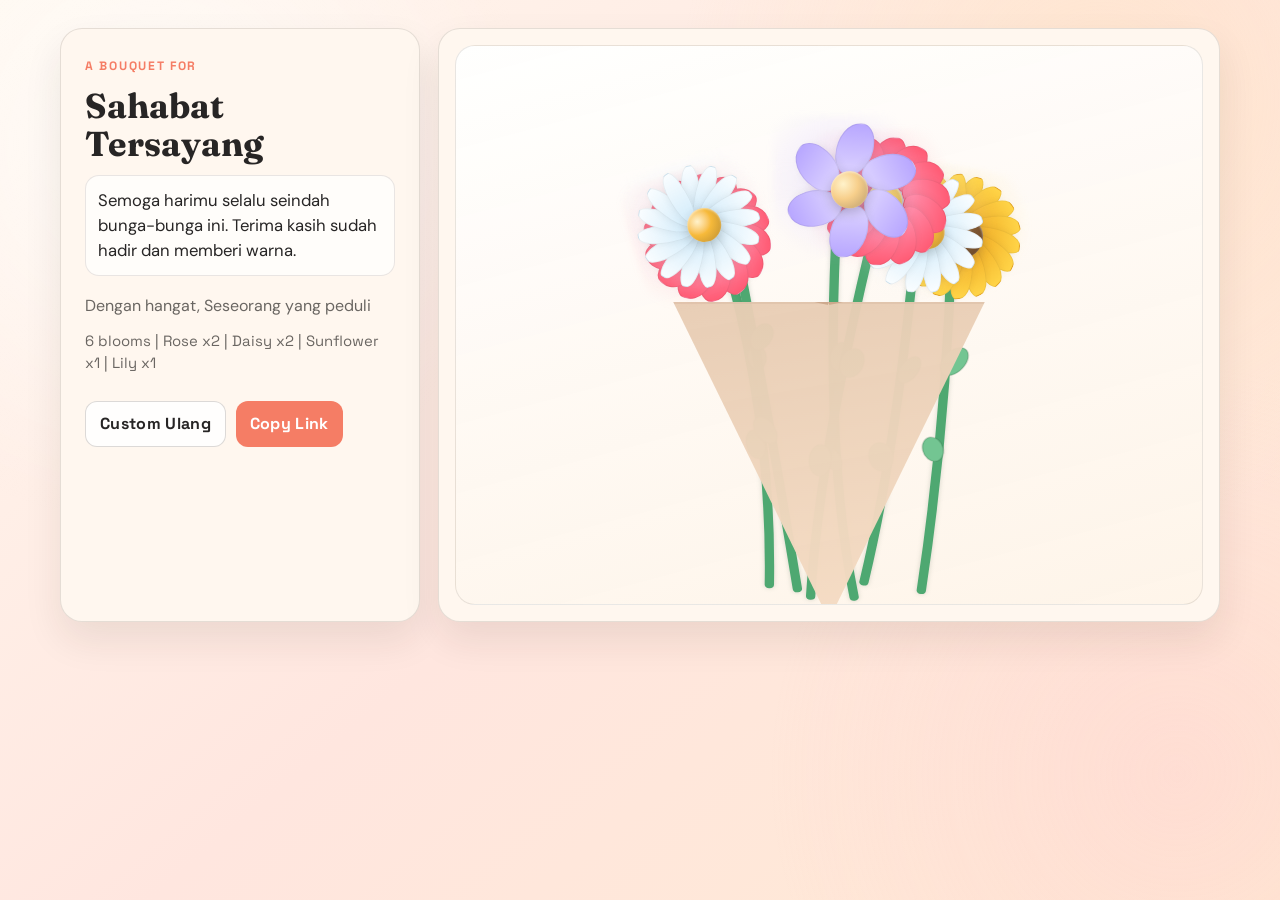
==== buket/index.html @ 3038fba1 "feats(bouquet): added pages, styling, and scripts" ====
<!doctype html>
<html lang="id">
  <head>
    <meta charset="UTF-8" />
    <meta name="viewport" content="width=device-width, initial-scale=1.0" />
    <title>Digital Bouquet Card</title>
    <meta
      name="description"
      content="Tampilan bouquet bunga digital dengan kartu ucapan yang bisa dibagikan lewat link."
    />
    <link rel="preconnect" href="https://fonts.googleapis.com" />
    <link rel="preconnect" href="https://fonts.gstatic.com" crossorigin />
    <link
      href="https://fonts.googleapis.com/css2?family=DM+Sans:wght@400;500;700&family=Fraunces:opsz,wght@9..144,500;9..144,700&family=Space+Grotesk:wght@500;700&display=swap"
      rel="stylesheet"
    />
    <link rel="stylesheet" href="../styles/layout.css" />
    <link rel="stylesheet" href="../styles/flower.css" />
    <link rel="stylesheet" href="../styles/animation.css" />
    <link rel="stylesheet" href="../styles/index.css" />
    <script src="../scripts/options.js" defer></script>
    <script src="../scripts/index.js" defer></script>
  </head>
  <body data-page="bouquet" data-theme="peach">
    <main class="page page-bouquet">
      <section class="bouquet-layout">
        <article class="panel message-card">
          <p class="eyebrow">A Bouquet For</p>
          <h1 id="toName">Sahabat Tersayang</h1>
          <p id="messageText"></p>
          <p class="signature">Dengan hangat, <span id="fromName"></span></p>
          <p id="bloomMeta" class="bloom-meta"></p>

          <div class="button-row">
            <a id="editLink" href="../index.html" class="button-soft">Custom Ulang</a>
            <button id="copyShareButton" type="button">Copy Link</button>
          </div>
        </article>

        <article class="panel bouquet-stage-wrap">
          <div class="bouquet-stage" aria-label="Susunan buket bunga">
            <svg
              id="bouquetStemCanvas"
              class="bouquet-stem-canvas"
              viewBox="0 0 100 100"
              preserveAspectRatio="none"
              aria-hidden="true"
            ></svg>
            <div id="bouquetCanvas" class="bouquet-canvas"></div>
            <div class="bouquet-wrap"></div>
          </div>
        </article>
      </section>
    </main>
  </body>
</html>
---- styles/layout.css ----
:root {
  --font-display: "Fraunces", serif;
  --font-body: "DM Sans", sans-serif;
  --font-accent: "Space Grotesk", sans-serif;
  --ink: #272525;
  --ink-soft: #6a6662;
  --panel-border: rgba(42, 34, 30, 0.12);
  --theme-bg: linear-gradient(140deg, #fff8ef 0%, #ffe6df 52%, #ffe9d3 100%);
  --theme-card: #fff7ef;
  --theme-accent: #f57d65;
}

* {
  box-sizing: border-box;
}

html,
body {
  margin: 0;
  min-height: 100%;
}

body {
  font-family: var(--font-body);
  color: var(--ink);
  background: var(--theme-bg);
  line-height: 1.5;
  padding: 28px 20px 36px;
}

body::before {
  content: "";
  position: fixed;
  inset: 0;
  background-image: radial-gradient(circle at 12% 16%, rgba(255, 255, 255, 0.6) 0, transparent 28%),
    radial-gradient(circle at 86% 11%, rgba(255, 227, 186, 0.45) 0, transparent 31%),
    radial-gradient(circle at 92% 86%, rgba(255, 194, 206, 0.28) 0, transparent 29%);
  pointer-events: none;
  z-index: -1;
}

.page {
  width: min(1160px, 100%);
  margin: 0 auto;
}

.hero {
  text-align: center;
  margin-bottom: 22px;
}

.eyebrow {
  margin: 0;
  letter-spacing: 0.14em;
  text-transform: uppercase;
  font-family: var(--font-accent);
  font-weight: 700;
  color: var(--theme-accent);
  font-size: 0.76rem;
}

.hero h1 {
  margin: 10px 0;
  font-family: var(--font-display);
  font-size: clamp(1.85rem, 4vw, 3.1rem);
  letter-spacing: 0.02em;
  line-height: 1.06;
}

.subtitle {
  width: min(760px, 100%);
  margin: 0 auto;
  color: var(--ink-soft);
}

.subtitle code {
  font-family: var(--font-accent);
  background: rgba(255, 255, 255, 0.72);
  border: 1px solid rgba(34, 28, 25, 0.1);
  border-radius: 999px;
  padding: 1px 8px;
  font-size: 0.9em;
}

.customizer-layout {
  display: grid;
  grid-template-columns: minmax(290px, 360px) minmax(0, 1fr);
  gap: 18px;
}

.panel {
  background: var(--theme-card);
  border: 1px solid var(--panel-border);
  border-radius: 22px;
  box-shadow: 0 18px 38px rgba(43, 31, 25, 0.09);
}

.panel-form {
  padding: 22px;
  align-self: start;
}

.panel-picker {
  padding: 22px;
}

.panel h2 {
  margin: 0 0 16px;
  font-family: var(--font-display);
  font-size: clamp(1.15rem, 1.7vw, 1.56rem);
}

.picker-head {
  display: flex;
  align-items: center;
  justify-content: space-between;
  gap: 10px;
  margin-bottom: 8px;
}

.picker-head p {
  margin: 0;
  font-family: var(--font-accent);
  color: var(--ink-soft);
}

.picker-helper {
  margin: 0;
  color: var(--ink-soft);
}

.flower-picker {
  display: grid;
  grid-template-columns: repeat(auto-fit, minmax(124px, 1fr));
  gap: 12px;
  margin-top: 16px;
}

.selection-chips {
  display: flex;
  flex-wrap: wrap;
  gap: 10px;
  margin-top: 14px;
  min-height: 38px;
}

.page-bouquet {
  display: flex;
  align-items: stretch;
}

.bouquet-layout {
  width: 100%;
  display: grid;
  grid-template-columns: minmax(280px, 360px) minmax(0, 1fr);
  gap: 18px;
}

.message-card {
  padding: 28px 24px;
  display: flex;
  flex-direction: column;
  gap: 12px;
}

.message-card h1 {
  margin: 0;
  font-family: var(--font-display);
  font-size: clamp(1.6rem, 2.7vw, 2.4rem);
  line-height: 1.1;
}

.message-card p {
  margin: 0;
}

.signature {
  padding-top: 6px;
  color: var(--ink-soft);
}

.bloom-meta {
  margin-top: 4px;
  font-family: var(--font-accent);
  font-size: 0.93rem;
  color: var(--ink-soft);
}

.bouquet-stage-wrap {
  padding: 16px;
  overflow: hidden;
}

.bouquet-stage {
  position: relative;
  min-height: 560px;
  border-radius: 20px;
  background: linear-gradient(165deg, rgba(255, 255, 255, 0.9) 0%, rgba(254, 244, 232, 0.86) 100%);
  border: 1px solid rgba(42, 30, 24, 0.1);
  overflow: hidden;
}

.bouquet-canvas {
  position: absolute;
  inset: 0;
  z-index: 30;
}

.bouquet-stem-canvas {
  position: absolute;
  inset: 0;
  width: 100%;
  height: 100%;
  z-index: 14;
}

.bouquet-wrap {
  position: absolute;
  left: 50%;
  bottom: -16px;
  transform: translateX(-50%);
  width: min(58%, 450px);
  height: 318px;
  background: linear-gradient(170deg, rgba(231, 204, 179, 0.96) 0%, rgba(246, 221, 197, 0.98) 100%);
  clip-path: polygon(50% 100%, 14% 0, 86% 0);
  border-top: 2px solid rgba(147, 107, 80, 0.2);
  z-index: 22;
  pointer-events: none;
}

.bouquet-wrap::before,
.bouquet-wrap::after {
  content: "";
  position: absolute;
  width: 40%;
  top: -2px;
  border-top: 3px solid rgba(184, 138, 105, 0.48);
}

.bouquet-wrap::before {
  left: 50%;
  transform: translateX(-100%) rotate(12deg);
  transform-origin: right top;
}

.bouquet-wrap::after {
  left: 50%;
  transform: rotate(-12deg);
  transform-origin: left top;
}

.bloom-item {
  position: absolute;
  transform: translateX(-50%) rotate(var(--bloom-angle));
  transform-origin: 50% 100%;
  pointer-events: none;
}

.bloom-item .flower-token {
  transform: scale(var(--bloom-scale, 1));
  transform-origin: 50% 100%;
}

.stem-path {
  fill: none;
  stroke: #4ea871;
  stroke-linecap: round;
  stroke-width: 1.25;
  filter: drop-shadow(0 0.25px 0.35px rgba(40, 74, 51, 0.2));
}

.stem-leaf {
  fill: #73c592;
  stroke: rgba(63, 108, 77, 0.22);
  stroke-width: 0.25;
}

@media (max-width: 980px) {
  .customizer-layout,
  .bouquet-layout {
    grid-template-columns: 1fr;
  }

  .panel-form {
    order: 2;
  }

  .panel-picker {
    order: 1;
  }

  .bouquet-stage {
    min-height: 500px;
  }
}

@media (max-width: 620px) {
  body {
    padding: 16px 12px 24px;
  }

  .hero {
    margin-bottom: 16px;
  }

  .panel-form,
  .panel-picker,
  .message-card,
  .bouquet-stage-wrap {
    padding: 16px;
  }

  .flower-picker {
    grid-template-columns: repeat(2, minmax(0, 1fr));
  }

  .bouquet-stage {
    min-height: 430px;
  }

  .bouquet-wrap {
    width: min(72%, 340px);
    height: 250px;
    clip-path: polygon(50% 100%, 18% 0, 82% 0);
    bottom: -10px;
  }
}
---- styles/flower.css ----
.flower-token {
  --head-size: 92px;
  --petal-count: 12;
  --petal-a: #ff7992;
  --petal-b: #ff9cb0;
  --core: #f7d36a;
  --halo: rgba(255, 121, 146, 0.3);
  position: relative;
  width: var(--head-size);
  height: var(--head-size);
  flex: 0 0 auto;
  display: inline-flex;
  align-items: center;
  justify-content: center;
  overflow: visible;
}

.flower-token.size-sm {
  --head-size: 76px;
}

.flower-token.size-md {
  --head-size: 96px;
}

.flower-token.size-lg {
  --head-size: 118px;
}

.flower-token.with-stem {
  height: calc(var(--head-size) + 182px);
}

.flower-halo {
  position: absolute;
  top: 50%;
  left: 50%;
  width: calc(var(--head-size) * 1.16);
  height: calc(var(--head-size) * 1.12);
  transform: translate(-50%, -50%) rotate(-5deg);
  background: radial-gradient(circle at 42% 42%, color-mix(in srgb, var(--halo) 90%, #fff) 0%, transparent 68%);
  filter: blur(3px);
  z-index: 0;
}

.flower-head {
  position: absolute;
  top: 50%;
  left: 50%;
  width: var(--head-size);
  height: var(--head-size);
  transform: translate(-50%, -50%);
  border-radius: 50%;
  z-index: 3;
}

.petals {
  position: absolute;
  inset: 0;
}

.petal {
  position: absolute;
  left: 50%;
  top: 50%;
  width: calc(var(--head-size) * 0.26);
  height: calc(var(--head-size) * 0.42);
  margin-left: calc(var(--head-size) * -0.13);
  margin-top: calc(var(--head-size) * -0.35);
  border-radius: 74% 32% 72% 38%;
  background: linear-gradient(180deg, var(--petal-a) 0%, var(--petal-b) 82%);
  border: 1px solid rgba(31, 24, 21, 0.06);
  transform-origin: 50% calc(var(--head-size) * 0.35);
  transform: rotate(calc(var(--i) * (360deg / var(--petal-count)))) translateY(calc(var(--head-size) * -0.16));
  box-shadow: 0 4px 8px rgba(21, 15, 12, 0.07);
}

.flower-center {
  position: absolute;
  left: 50%;
  top: 50%;
  width: calc(var(--head-size) * 0.28);
  height: calc(var(--head-size) * 0.28);
  transform: translate(-50%, -50%);
  border-radius: 50%;
  background: radial-gradient(circle at 32% 36%, #fff2ca 0%, var(--core) 43%, color-mix(in srgb, var(--core) 70%, #231f1f) 100%);
  box-shadow: inset 0 1px 2px rgba(255, 255, 255, 0.55), 0 4px 10px rgba(32, 24, 17, 0.2);
  z-index: 2;
}

.flower-stem {
  position: absolute;
  left: 50%;
  bottom: 10px;
  width: 8px;
  height: 170px;
  transform: translateX(-50%);
  border-radius: 999px;
  background: linear-gradient(180deg, #6cb586 0%, #4d9b66 100%);
  box-shadow: 0 1px 3px rgba(20, 37, 25, 0.25);
  z-index: 1;
}

.flower-leaf {
  position: absolute;
  bottom: 74px;
  width: 34px;
  height: 17px;
  border-radius: 90% 40% 90% 50%;
  background: linear-gradient(140deg, #8bd4a0 0%, #5da072 100%);
  border: 1px solid rgba(45, 88, 59, 0.2);
  z-index: 2;
}

.flower-token.with-stem .flower-head,
.flower-token.with-stem .flower-halo {
  top: calc(var(--head-size) * 0.56);
}

.flower-token.with-stem .flower-stem {
  bottom: 6px;
  height: 186px;
}

.flower-token.with-stem .flower-leaf {
  bottom: 74px;
}

.leaf-left {
  left: calc(50% - 26px);
  transform: rotate(-26deg);
}

.leaf-right {
  left: calc(50% - 4px);
  transform: scaleX(-1) rotate(-18deg);
}

.flower-sunflower .petal {
  width: calc(var(--head-size) * 0.2);
  height: calc(var(--head-size) * 0.46);
  border-radius: 80% 22% 75% 36%;
}

.flower-sunflower .flower-center {
  width: calc(var(--head-size) * 0.36);
  height: calc(var(--head-size) * 0.36);
}

.flower-daisy .petal,
.flower-gerbera .petal {
  width: calc(var(--head-size) * 0.16);
  height: calc(var(--head-size) * 0.46);
  border-radius: 62% 28% 68% 36%;
}

.flower-lily .petal,
.flower-orchid .petal {
  width: calc(var(--head-size) * 0.29);
  height: calc(var(--head-size) * 0.4);
  border-radius: 78% 44% 78% 44%;
}

.flower-tulip .petal {
  width: calc(var(--head-size) * 0.25);
  height: calc(var(--head-size) * 0.36);
  border-radius: 84% 84% 42% 42%;
}

.flower-anemone .flower-center {
  width: calc(var(--head-size) * 0.34);
  height: calc(var(--head-size) * 0.34);
}

.flower-camellia .petal,
.flower-peony .petal,
.flower-rose .petal {
  width: calc(var(--head-size) * 0.27);
  height: calc(var(--head-size) * 0.37);
}
---- styles/animation.css ----
@keyframes rise-in {
  from {
    opacity: 0;
    transform: translateY(20px) scale(0.98);
  }
  to {
    opacity: 1;
    transform: translateY(0) scale(1);
  }
}

@keyframes bloom-pop {
  0% {
    opacity: 0;
    transform: translateX(-50%) rotate(var(--bloom-angle)) translateY(38px) scale(0.72);
  }
  65% {
    opacity: 1;
    transform: translateX(-50%) rotate(var(--bloom-angle)) translateY(-3px) scale(1.03);
  }
  100% {
    opacity: 1;
    transform: translateX(-50%) rotate(var(--bloom-angle)) translateY(0) scale(1);
  }
}

@keyframes stem-sway {
  0%,
  100% {
    transform: rotate(-1.6deg);
  }
  50% {
    transform: rotate(1.8deg);
  }
}

@keyframes float-gentle {
  0%,
  100% {
    transform: translateY(0px);
  }
  50% {
    transform: translateY(-6px);
  }
}

@keyframes halo-breathe {
  0%,
  100% {
    opacity: 0.86;
    transform: translate(-50%, -50%) scale(1) rotate(-5deg);
  }
  50% {
    opacity: 1;
    transform: translate(-50%, -50%) scale(1.06) rotate(-3deg);
  }
}

@keyframes stem-fade-in {
  from {
    opacity: 0;
  }
  to {
    opacity: 1;
  }
}

.hero,
.panel {
  animation: rise-in 720ms ease both;
}

.panel-form {
  animation-delay: 90ms;
}

.panel-picker,
.bouquet-stage-wrap {
  animation-delay: 150ms;
}

.flower-option {
  animation: rise-in 620ms ease both;
}

.flower-option:nth-child(2n) {
  animation-delay: 40ms;
}

.flower-option:nth-child(3n) {
  animation-delay: 90ms;
}

.message-card {
  animation: rise-in 800ms ease both;
}

.bouquet-stage {
  animation: rise-in 900ms ease both;
}

.bloom-item {
  opacity: 0;
  animation: bloom-pop 880ms cubic-bezier(0.2, 0.88, 0.24, 1) forwards;
  animation-delay: var(--bloom-delay);
}

.stem-group {
  opacity: 0;
  animation: stem-fade-in 680ms ease forwards;
  animation-delay: var(--stem-delay, 0s);
}

.bloom-item .flower-token.with-stem {
  animation: stem-sway 4.2s ease-in-out infinite;
  animation-delay: calc(var(--bloom-delay) + 0.7s);
  transform-origin: 50% 100%;
}

.bloom-item .flower-halo {
  animation: halo-breathe 3.2s ease-in-out infinite;
}

.message-card .eyebrow {
  animation: float-gentle 3.6s ease-in-out infinite;
}

@media (prefers-reduced-motion: reduce) {
  *,
  *::before,
  *::after {
    animation: none !important;
    transition: none !important;
    scroll-behavior: auto !important;
  }
}
---- styles/index.css ----
body[data-theme="peach"] {
  --theme-bg: linear-gradient(140deg, #fff8ef 0%, #ffe6df 52%, #ffe9d3 100%);
  --theme-card: #fff7ef;
  --theme-accent: #f57d65;
}

body[data-theme="mint"] {
  --theme-bg: linear-gradient(135deg, #f2fff9 0%, #daf5ed 48%, #e4f3ff 100%);
  --theme-card: #f8fffc;
  --theme-accent: #418f7c;
}

body[data-theme="sunset"] {
  --theme-bg: linear-gradient(145deg, #fff1eb 0%, #ffd5bf 46%, #ffd0d9 100%);
  --theme-card: #fff7f4;
  --theme-accent: #b9654f;
}

.field-label {
  display: block;
  margin: 12px 0 6px;
  font-size: 0.9rem;
  font-weight: 700;
  color: var(--ink-soft);
}

input,
textarea,
select,
button,
a {
  font: inherit;
}

input,
textarea,
select {
  width: 100%;
  border: 1px solid rgba(40, 32, 28, 0.16);
  background: rgba(255, 255, 255, 0.84);
  border-radius: 12px;
  padding: 10px 12px;
  color: var(--ink);
}

input:focus,
textarea:focus,
select:focus,
button:focus-visible,
a:focus-visible {
  outline: 2px solid color-mix(in srgb, var(--theme-accent) 70%, white);
  outline-offset: 1px;
}

#shareLink {
  font-family: var(--font-accent);
  font-size: 0.84rem;
}

.theme-quick-pick {
  margin-top: 10px;
  display: flex;
  flex-wrap: wrap;
  gap: 8px;
}

.theme-pill {
  border: 1px solid rgba(58, 42, 35, 0.2);
  border-radius: 999px;
  background: rgba(255, 255, 255, 0.64);
  padding: 6px 10px;
  font-family: var(--font-accent);
  font-size: 0.77rem;
  cursor: pointer;
}

.theme-pill.selected {
  background: color-mix(in srgb, var(--theme-accent) 20%, #ffffff);
  border-color: color-mix(in srgb, var(--theme-accent) 66%, #4d3732);
}

.button-row {
  display: flex;
  flex-wrap: wrap;
  gap: 10px;
  margin-top: 14px;
}

button,
.button-soft {
  border: 0;
  background: var(--theme-accent);
  color: #fff;
  border-radius: 12px;
  padding: 10px 14px;
  font-family: var(--font-accent);
  font-weight: 700;
  letter-spacing: 0.02em;
  cursor: pointer;
  text-decoration: none;
  text-align: center;
}

button:disabled {
  opacity: 0.45;
  cursor: not-allowed;
}

.button-soft {
  background: rgba(255, 255, 255, 0.86);
  color: var(--ink);
  border: 1px solid rgba(51, 38, 32, 0.17);
}

.text-link {
  display: inline-block;
  margin-top: 12px;
  font-size: 0.9rem;
  color: color-mix(in srgb, var(--theme-accent) 74%, #412f29);
}

.flower-option {
  border: 1px solid rgba(42, 32, 27, 0.15);
  border-radius: 16px;
  background: rgba(255, 255, 255, 0.68);
  padding: 10px 8px 12px;
  display: flex;
  flex-direction: column;
  align-items: center;
  gap: 6px;
}

.flower-option.active {
  border-color: color-mix(in srgb, var(--theme-accent) 60%, #593f36);
  background: color-mix(in srgb, var(--theme-accent) 11%, #ffffff);
}

.flower-option h3 {
  margin: 2px 0 0;
  font-family: var(--font-accent);
  font-size: 0.8rem;
  letter-spacing: 0.06em;
  text-transform: uppercase;
}

.option-controls {
  display: flex;
  align-items: center;
  gap: 8px;
}

.qty-button {
  width: 28px;
  height: 28px;
  display: inline-flex;
  justify-content: center;
  align-items: center;
  border-radius: 50%;
  border: 1px solid rgba(46, 35, 30, 0.2);
  background: #fff;
  color: var(--ink);
  padding: 0;
}

.qty-value {
  min-width: 18px;
  text-align: center;
  font-family: var(--font-accent);
}

.selection-chip {
  border: 1px solid rgba(51, 37, 31, 0.26);
  border-radius: 999px;
  padding: 6px 10px;
  background: rgba(255, 255, 255, 0.83);
  color: var(--ink);
  font-family: var(--font-accent);
  font-size: 0.82rem;
}

.message-card #messageText {
  font-size: 1.04rem;
  white-space: pre-wrap;
  background: rgba(255, 255, 255, 0.68);
  border: 1px solid rgba(54, 42, 37, 0.11);
  border-radius: 14px;
  padding: 12px;
}
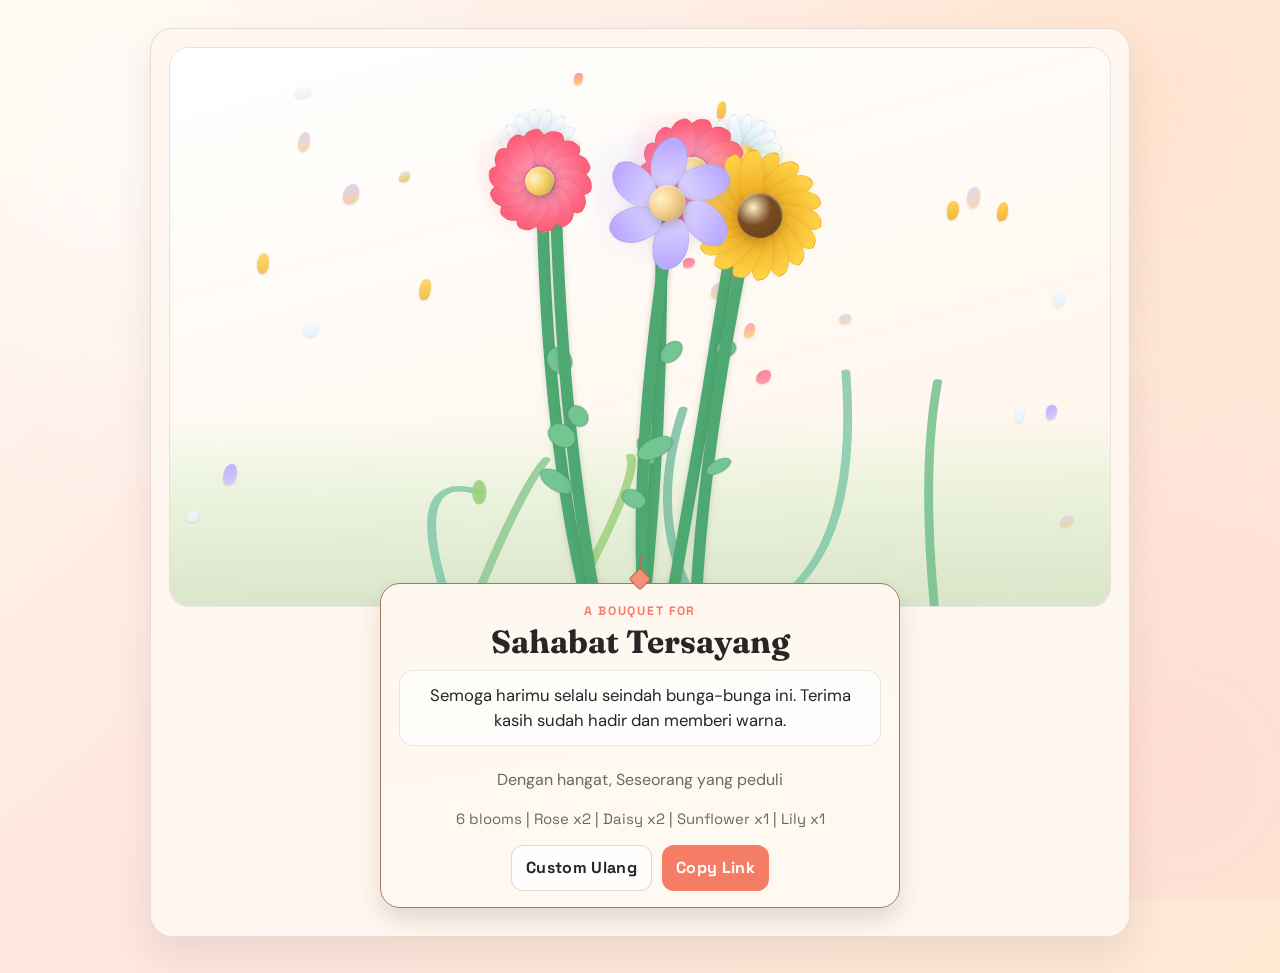
==== commit ec388402: "fix(bouquet): fixed layout, flower, petal" ====
--- a/buket/index.html
+++ b/buket/index.html
@@ -23,22 +23,10 @@
   </head>
   <body data-page="bouquet" data-theme="peach">
     <main class="page page-bouquet">
-      <section class="bouquet-layout">
-        <article class="panel message-card">
-          <p class="eyebrow">A Bouquet For</p>
-          <h1 id="toName">Sahabat Tersayang</h1>
-          <p id="messageText"></p>
-          <p class="signature">Dengan hangat, <span id="fromName"></span></p>
-          <p id="bloomMeta" class="bloom-meta"></p>
-
-          <div class="button-row">
-            <a id="editLink" href="../index.html" class="button-soft">Custom Ulang</a>
-            <button id="copyShareButton" type="button">Copy Link</button>
-          </div>
-        </article>
-
+      <section class="bouquet-layout bouquet-layout-single">
         <article class="panel bouquet-stage-wrap">
           <div class="bouquet-stage" aria-label="Susunan buket bunga">
+            <div id="petalRain" class="petal-rain" aria-hidden="true"></div>
             <svg
               id="bouquetStemCanvas"
               class="bouquet-stem-canvas"
@@ -47,8 +35,20 @@
               aria-hidden="true"
             ></svg>
             <div id="bouquetCanvas" class="bouquet-canvas"></div>
-            <div class="bouquet-wrap"></div>
           </div>
+
+          <section class="hanging-letter">
+            <p class="eyebrow">A Bouquet For</p>
+            <h1 id="toName">Sahabat Tersayang</h1>
+            <p id="messageText"></p>
+            <p class="signature">Dengan hangat, <span id="fromName"></span></p>
+            <p id="bloomMeta" class="bloom-meta"></p>
+
+            <div class="button-row">
+              <a id="editLink" href="../index.html" class="button-soft">Custom Ulang</a>
+              <button id="copyShareButton" type="button">Copy Link</button>
+            </div>
+          </section>
         </article>
       </section>
     </main>
--- a/styles/layout.css
+++ b/styles/layout.css
@@ -145,33 +145,17 @@
 }
 
 .page-bouquet {
-  display: flex;
-  align-items: stretch;
+  display: block;
 }
 
 .bouquet-layout {
   width: 100%;
-  display: grid;
-  grid-template-columns: minmax(280px, 360px) minmax(0, 1fr);
-  gap: 18px;
-}
-
-.message-card {
-  padding: 28px 24px;
-  display: flex;
-  flex-direction: column;
-  gap: 12px;
-}
-
-.message-card h1 {
-  margin: 0;
-  font-family: var(--font-display);
-  font-size: clamp(1.6rem, 2.7vw, 2.4rem);
-  line-height: 1.1;
-}
-
-.message-card p {
-  margin: 0;
+  display: block;
+}
+
+.bouquet-layout-single {
+  width: min(980px, 100%);
+  margin: 0 auto;
 }
 
 .signature {
@@ -187,12 +171,17 @@
 }
 
 .bouquet-stage-wrap {
-  padding: 16px;
-  overflow: hidden;
+  padding: 18px 18px 28px;
+  overflow: visible;
+  display: flex;
+  flex-direction: column;
+  align-items: center;
+  gap: 0;
 }
 
 .bouquet-stage {
   position: relative;
+  width: 100%;
   min-height: 560px;
   border-radius: 20px;
   background: linear-gradient(165deg, rgba(255, 255, 255, 0.9) 0%, rgba(254, 244, 232, 0.86) 100%);
@@ -206,47 +195,124 @@
   z-index: 30;
 }
 
+.petal-rain {
+  position: absolute;
+  inset: 0;
+  overflow: hidden;
+  z-index: 11;
+  pointer-events: none;
+}
+
 .bouquet-stem-canvas {
   position: absolute;
   inset: 0;
   width: 100%;
   height: 100%;
-  z-index: 14;
+  z-index: 16;
 }
 
 .bouquet-wrap {
-  position: absolute;
+  display: none;
+}
+
+.bouquet-stage::after {
+  content: "";
+  position: absolute;
+  left: 0;
+  right: 0;
+  bottom: 0;
+  height: 34%;
+  background: linear-gradient(
+    180deg,
+    rgba(222, 245, 215, 0) 0%,
+    rgba(205, 234, 189, 0.34) 34%,
+    rgba(173, 208, 160, 0.45) 100%
+  );
+  z-index: 9;
+  pointer-events: none;
+}
+
+.rain-petal {
+  position: absolute;
+  display: block;
+  top: 0;
+  left: 0;
+  width: var(--petal-w, 10px);
+  height: var(--petal-h, 14px);
+  border-radius: var(--petal-radius, 72% 38% 66% 42%);
+  background: linear-gradient(165deg, var(--petal-a, #ffd8e5), var(--petal-b, #ffafc7));
+  opacity: 0.78;
+  animation:
+    petal-fall var(--fall-duration, 10s) linear infinite,
+    petal-spin var(--spin-duration, 3.6s) ease-in-out infinite;
+  animation-delay: var(--fall-delay, 0s);
+  filter: drop-shadow(0 1px 1px rgba(94, 72, 68, 0.2));
+}
+
+.rain-petal.alt {
+  border-radius: var(--petal-radius-alt, 60% 46% 74% 40%);
+  opacity: 0.92;
+}
+
+.hanging-letter {
+  width: min(520px, 90%);
+  margin-top: -24px;
+  background: linear-gradient(170deg, color-mix(in srgb, var(--theme-card) 96%, #fff) 0%, #fff9f1 100%);
+  border: 1px solid color-mix(in srgb, var(--theme-accent) 26%, #8a7365);
+  border-radius: 20px;
+  box-shadow: 0 12px 22px rgba(55, 38, 32, 0.14);
+  padding: 18px 18px 16px;
+  position: relative;
+  text-align: center;
+}
+
+.hanging-letter::before {
+  content: "";
+  position: absolute;
+  top: -28px;
   left: 50%;
-  bottom: -16px;
+  width: 2px;
+  height: 30px;
   transform: translateX(-50%);
-  width: min(58%, 450px);
-  height: 318px;
-  background: linear-gradient(170deg, rgba(231, 204, 179, 0.96) 0%, rgba(246, 221, 197, 0.98) 100%);
-  clip-path: polygon(50% 100%, 14% 0, 86% 0);
-  border-top: 2px solid rgba(147, 107, 80, 0.2);
-  z-index: 22;
-  pointer-events: none;
-}
-
-.bouquet-wrap::before,
-.bouquet-wrap::after {
+  background: color-mix(in srgb, var(--theme-accent) 58%, #715348);
+}
+
+.hanging-letter::after {
   content: "";
   position: absolute;
-  width: 40%;
-  top: -2px;
-  border-top: 3px solid rgba(184, 138, 105, 0.48);
-}
-
-.bouquet-wrap::before {
+  top: -13px;
   left: 50%;
-  transform: translateX(-100%) rotate(12deg);
-  transform-origin: right top;
-}
-
-.bouquet-wrap::after {
-  left: 50%;
-  transform: rotate(-12deg);
-  transform-origin: left top;
+  width: 14px;
+  height: 14px;
+  transform: translateX(-50%) rotate(45deg);
+  border-radius: 2px;
+  background: color-mix(in srgb, var(--theme-accent) 82%, #f9e6d3);
+  border: 1px solid color-mix(in srgb, var(--theme-accent) 55%, #6a4b40);
+}
+
+.hanging-letter .eyebrow {
+  margin-bottom: 4px;
+}
+
+.hanging-letter h1 {
+  margin: 0;
+  font-family: var(--font-display);
+  font-size: clamp(1.32rem, 2.6vw, 2rem);
+  line-height: 1.12;
+}
+
+.hanging-letter #messageText {
+  margin: 10px 0 6px;
+  padding: 12px 10px;
+  border-radius: 14px;
+  border: 1px dashed color-mix(in srgb, var(--theme-accent) 30%, #9c7d67);
+  background: rgba(255, 255, 255, 0.74);
+  white-space: pre-wrap;
+}
+
+.hanging-letter .button-row {
+  justify-content: center;
+  margin-top: 10px;
 }
 
 .bloom-item {
@@ -254,6 +320,12 @@
   transform: translateX(-50%) rotate(var(--bloom-angle));
   transform-origin: 50% 100%;
   pointer-events: none;
+}
+
+.bloom-sway {
+  animation: bloom-wind var(--wind-duration, 5.8s) ease-in-out infinite;
+  animation-delay: var(--wind-delay, 0s);
+  transform-origin: 50% 100%;
 }
 
 .bloom-item .flower-token {
@@ -275,9 +347,19 @@
   stroke-width: 0.25;
 }
 
+.foliage-path {
+  fill: none;
+  stroke-linecap: round;
+  stroke-width: 0.95;
+  opacity: 0.82;
+}
+
+.foliage-tip {
+  opacity: 0.88;
+}
+
 @media (max-width: 980px) {
-  .customizer-layout,
-  .bouquet-layout {
+  .customizer-layout {
     grid-template-columns: 1fr;
   }
 
@@ -290,7 +372,11 @@
   }
 
   .bouquet-stage {
-    min-height: 500px;
+    min-height: 490px;
+  }
+
+  .hanging-letter {
+    width: min(560px, 92%);
   }
 }
 
@@ -305,7 +391,6 @@
 
   .panel-form,
   .panel-picker,
-  .message-card,
   .bouquet-stage-wrap {
     padding: 16px;
   }
@@ -315,13 +400,17 @@
   }
 
   .bouquet-stage {
-    min-height: 430px;
-  }
-
-  .bouquet-wrap {
-    width: min(72%, 340px);
-    height: 250px;
-    clip-path: polygon(50% 100%, 18% 0, 82% 0);
-    bottom: -10px;
-  }
-}
+    min-height: 420px;
+  }
+
+  .hanging-letter {
+    width: min(96%, 360px);
+    margin-top: -16px;
+    padding: 14px 12px;
+  }
+
+  .hanging-letter::before {
+    top: -20px;
+    height: 22px;
+  }
+}
--- a/styles/flower.css
+++ b/styles/flower.css
@@ -178,3 +178,25 @@
   width: calc(var(--head-size) * 0.27);
   height: calc(var(--head-size) * 0.37);
 }
+
+.flower-gardenia .petal {
+  width: calc(var(--head-size) * 0.24);
+  height: calc(var(--head-size) * 0.38);
+  border-radius: 88% 52% 80% 46%;
+}
+
+.flower-gardenia .flower-center {
+  width: calc(var(--head-size) * 0.22);
+  height: calc(var(--head-size) * 0.22);
+}
+
+.flower-babysbreath .petal {
+  width: calc(var(--head-size) * 0.11);
+  height: calc(var(--head-size) * 0.23);
+  border-radius: 64% 38% 66% 42%;
+}
+
+.flower-babysbreath .flower-center {
+  width: calc(var(--head-size) * 0.15);
+  height: calc(var(--head-size) * 0.15);
+}
--- a/styles/animation.css
+++ b/styles/animation.css
@@ -65,6 +65,40 @@
   }
 }
 
+@keyframes bloom-wind {
+  0%,
+  100% {
+    transform: rotate(calc(var(--wind-amp, 2.2deg) * -1)) translateY(0);
+  }
+  50% {
+    transform: rotate(var(--wind-amp, 2.2deg)) translateY(-1px);
+  }
+}
+
+@keyframes petal-fall {
+  0% {
+    opacity: 0.18;
+    transform: translate3d(0, -8%, 0) rotate(0deg);
+  }
+  10% {
+    opacity: 0.9;
+  }
+  100% {
+    opacity: 0.2;
+    transform: translate3d(var(--fall-drift, 16px), 122%, 0) rotate(420deg);
+  }
+}
+
+@keyframes petal-spin {
+  0%,
+  100% {
+    transform-origin: 50% 50%;
+  }
+  50% {
+    transform-origin: 35% 65%;
+  }
+}
+
 .hero,
 .panel {
   animation: rise-in 720ms ease both;
@@ -111,17 +145,11 @@
   animation-delay: var(--stem-delay, 0s);
 }
 
-.bloom-item .flower-token.with-stem {
-  animation: stem-sway 4.2s ease-in-out infinite;
-  animation-delay: calc(var(--bloom-delay) + 0.7s);
-  transform-origin: 50% 100%;
-}
-
 .bloom-item .flower-halo {
   animation: halo-breathe 3.2s ease-in-out infinite;
 }
 
-.message-card .eyebrow {
+.hanging-letter .eyebrow {
   animation: float-gentle 3.6s ease-in-out infinite;
 }
 
@@ -133,4 +161,8 @@
     transition: none !important;
     scroll-behavior: auto !important;
   }
+
+  .rain-petal {
+    opacity: 0.55 !important;
+  }
 }
--- a/styles/index.css
+++ b/styles/index.css
@@ -178,7 +178,7 @@
   font-size: 0.82rem;
 }
 
-.message-card #messageText {
+.hanging-letter #messageText {
   font-size: 1.04rem;
   white-space: pre-wrap;
   background: rgba(255, 255, 255, 0.68);
